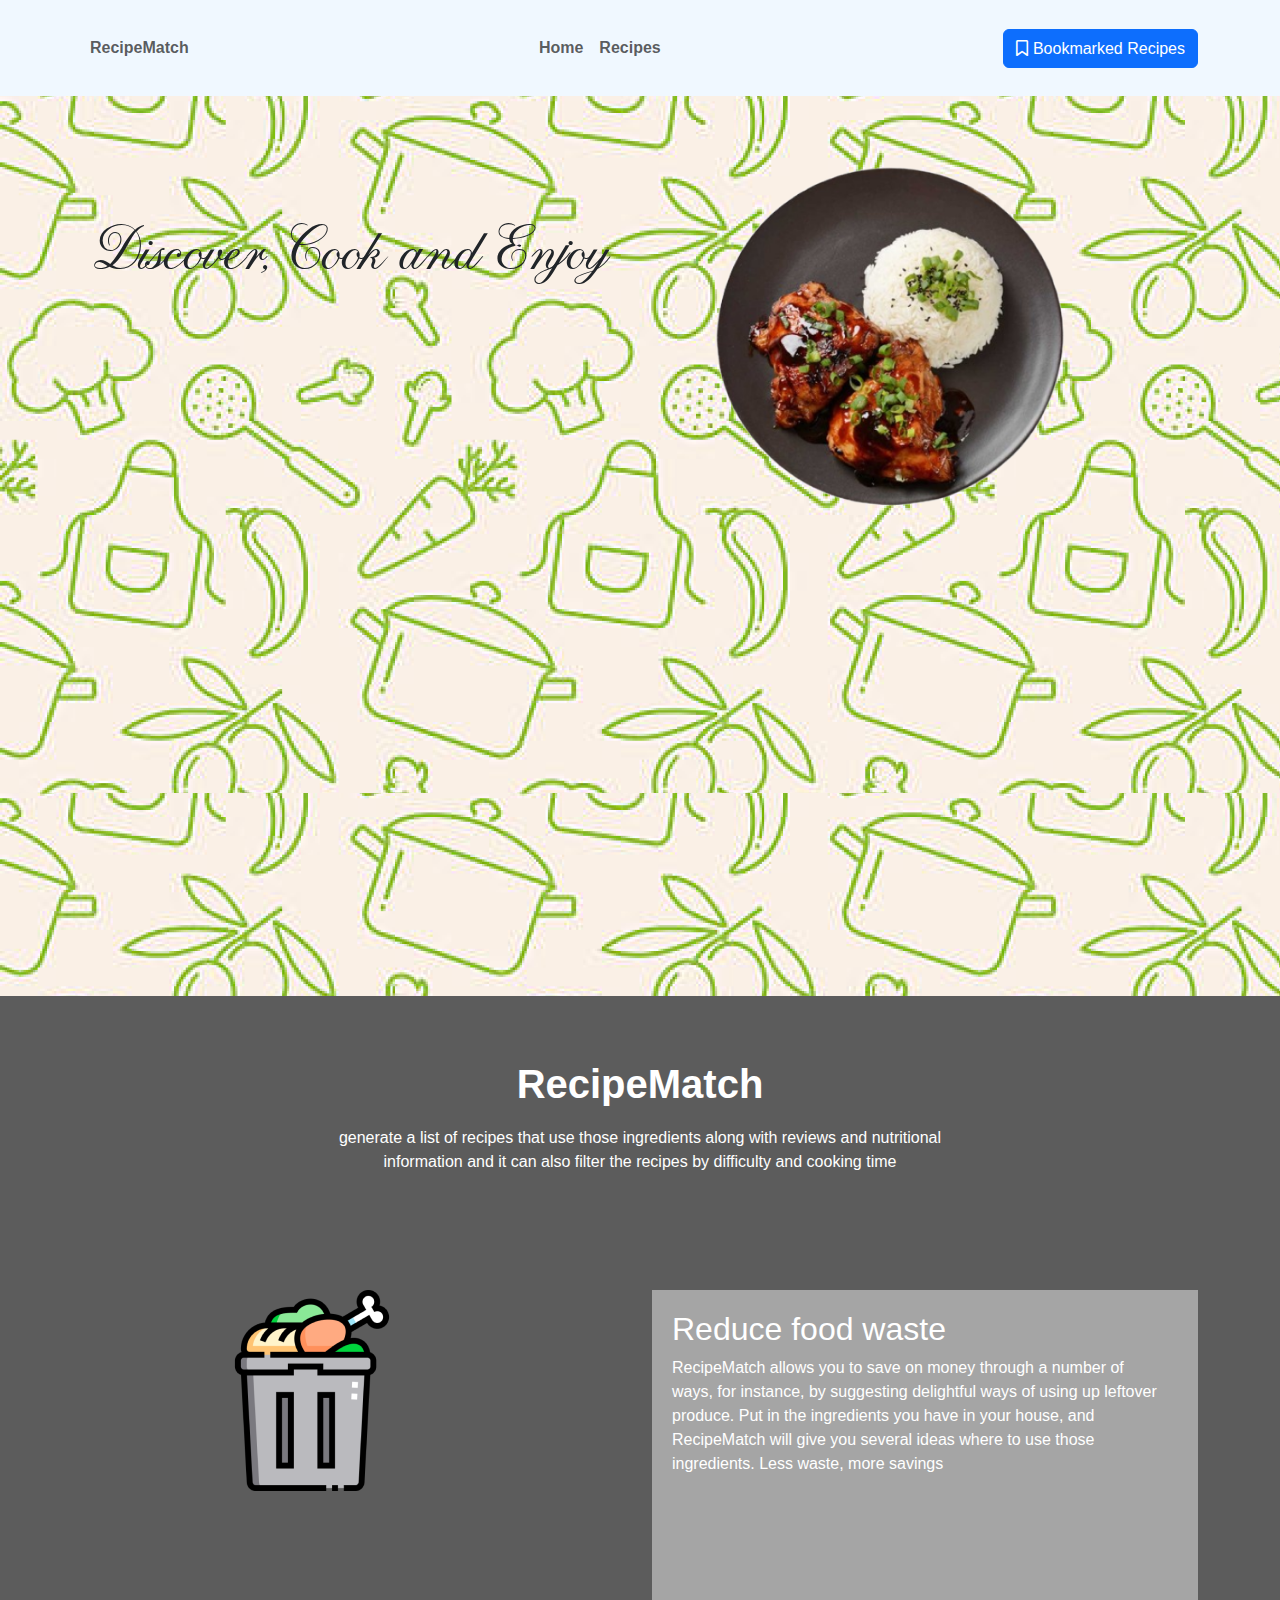
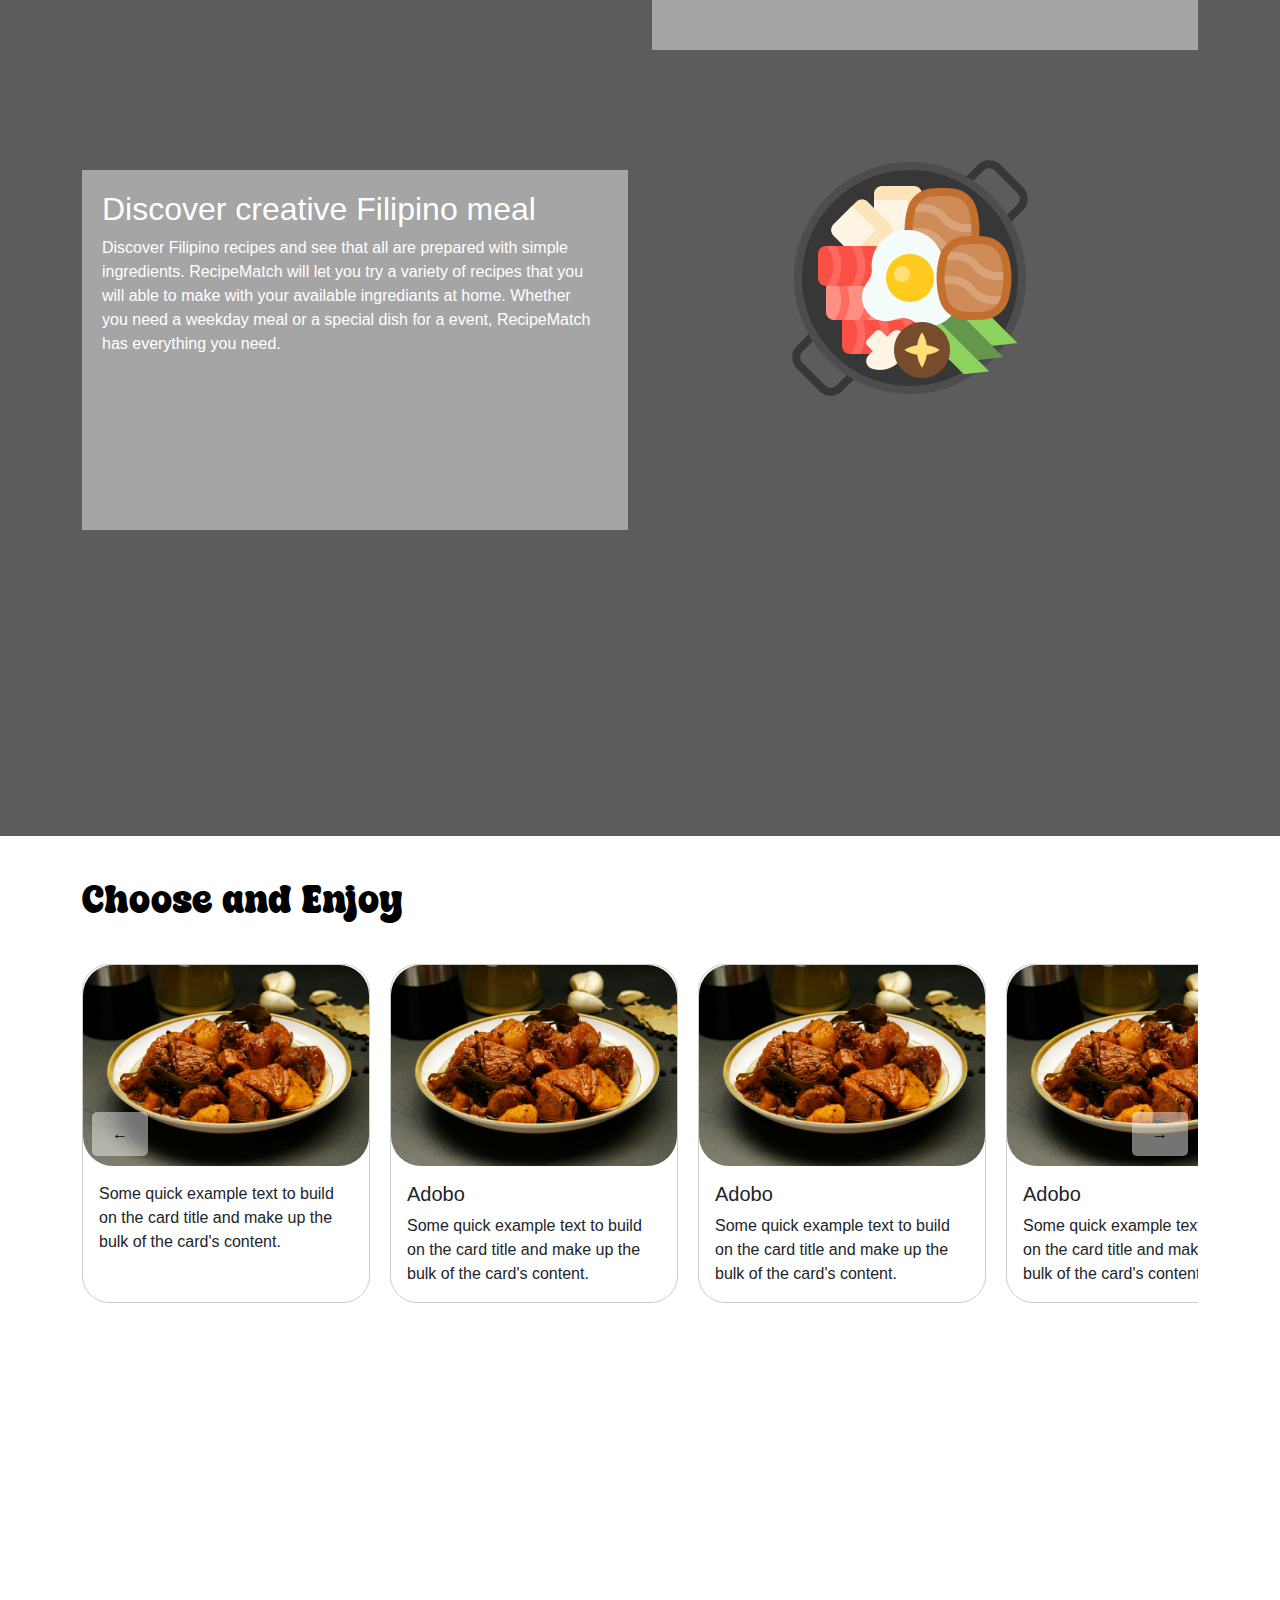
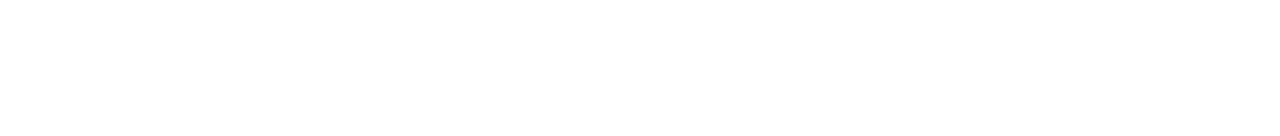
==== index.html @ 763ce932 "RecipeMatch" ====
<!DOCTYPE html>
<html lang="en">
<head>
    <meta charset="UTF-8">
    <meta name="viewport" content="width=device-width, initial-scale=1.0">
    <title>RecipeMatch | Home Page</title>

   
    <link href="https://cdn.jsdelivr.net/npm/bootstrap@5.3.3/dist/css/bootstrap.min.css" rel="stylesheet" integrity="sha384-QWTKZyjpPEjISv5WaRU9OFeRpok6YctnYmDr5pNlyT2bRjXh0JMhjY6hW+ALEwIH" crossorigin="anonymous">
    <link rel="stylesheet" href="https://cdnjs.cloudflare.com/ajax/libs/font-awesome/6.5.1/css/all.min.css">
    <link rel="stylesheet" href="./css/style.css">
</head>
<body>
    <header>
        <nav class="navbar navbar-expand-lg navbar-custom">
            <div class="container">
                <ul class="navbar-nav mr-auto">
                    <li class="nav-item">
                        <a class="nav-link" href="#">RecipeMatch</a>
                    </li>
                </ul>
                <ul class="navbar-nav mx-auto">
                    <li class="nav-item">
                        <a class="nav-link" href="index.html">Home</a>
                    </li>
                    <li class="nav-item">
                        <a class="nav-link" href="recipe.html">Recipes</a>
                    </li>
                </ul>
                <ul class="navbar-nav ml-auto">
                    <li class="nav-item">
                        <a href="bookmark.html"><button class="btn btn-primary bookmark-btn">Bookmarked Recipes</button></a>
                    </li>
                </ul>
            </div>
        </nav>
    </header>
    
    <main>
        <div class="main-content">
            <div class="container">
                <div class="row">
                    <div class="col-lg-6 header-content">
                        <h1>Discover, Cook and Enjoy</h1>
                    </div>
                    <div class="col-lg-6">
                        <img src="assets/adobo.png" alt="">
                    </div>
                </div>
            </div>
        </div>

        <div class="content">
            <div class="container">
                <div class="text-center">
                    <h1 style="padding-top: 4rem; color: white; font-weight: 600;">RecipeMatch</h1>
                    <p style="padding: 0 20% 100px 20%; padding-top: 10px; color: white;" >generate a list of recipes that use those ingredients along with reviews and nutritional information and it can also filter the recipes by difficulty and cooking time</p>
                </div>
                <div class="row">
                    <div class="col-lg-6">
                        <img src="assets/trash.png" class="trash" alt="" srcset="">
                    </div>
                    <div class="col-lg-6">
                        <div class="text-start waste-content">
                            <h2>
                                Reduce food waste
                            </h2>
                            <p>
                                RecipeMatch allows you to save on money through a number of ways, for instance, by suggesting delightful ways of using up leftover produce. Put in the ingredients you have in your house, 
                                and RecipeMatch will give you several ideas where to use those ingredients.
                                 Less waste, more savings
                            </p>
                        </div>
                    </div>

                    <div class="col-lg-6">
                        <div class="text-start discover-content">
                            <h2>
                                Discover creative Filipino meal
                            </h2>
                            <p>
                                Discover Filipino recipes and see that all are prepared with simple ingredients.
                                 RecipeMatch will let you try a variety of recipes that you will able to make with your available ingrediants at home. 
                                 Whether you need a weekday meal or a special dish for a event, RecipeMatch has everything you need.
                            </p>
                        </div>
                    </div>
                    <div class="col-lg-6">
                        <img src="assets/disvocer icon.png" class="discover-icon" alt="" srcset="">
                    </div>
                </div>
            </div>
        </div>

        <div class="container">
            <div class="featured-recipes">
                <div class="recipes-content">
                    <h1 class="headerchoose" style="font-weight: 200; ">Choose and Enjoy</h1>
                    <div class="slider-container">
                        <div class="slider">
                            <div class="card" style="width: 18rem; border-radius: 27px;">
                                <img src="assets/cardadobo.png" class="card-img-top" alt="...">
                                <div class="card-body">
                                  <p class="card-text">Some quick example text to build on the card title and make up the bulk of the card's content.</p>
                                </div>
                            </div>
            
                            <div class="card" style="width: 18rem; border-radius: 27px;">
                                <img src="assets/cardadobo.png" class="card-img-top" alt="...">
                                <div class="card-body">
                                    <h5 class="card-title">Adobo</h5>
                                    <p class="card-text">Some quick example text to build on the card title and make up the bulk of the card's content.</p>
                                </div>
                            </div>
            
                            <div class="card" style="width: 18rem; border-radius: 27px;">
                                <img src="assets/cardadobo.png" class="card-img-top" alt="...">
                                <div class="card-body">
                                    <h5 class="card-title">Adobo</h5>
                                    <p class="card-text">Some quick example text to build on the card title and make up the bulk of the card's content.</p>
                                </div>
                            </div>
            
                            <div class="card" style="width: 18rem; border-radius: 27px;">
                                <img src="assets/cardadobo.png" class="card-img-top" alt="...">
                                <div class="card-body">
                                    <h5 class="card-title">Adobo</h5>
                                    <p class="card-text">Some quick example text to build on the card title and make up the bulk of the card's content.</p>
                                </div>
                            </div>
            
                            <div class="card" style="width: 18rem; border-radius: 27px;">
                                <img src="assets/cardadobo.png" class="card-img-top" alt="...">
                                <div class="card-body">
                                    <h5 class="card-title">Adobo</h5>
                                     <p class="card-text">Some quick example text to build on the card title and make up the bulk of the card's content.</p>
                                </div>
                            </div>
                        </div>
                        <button class="prev-btn"><span>&#8592;</span></button>
                        <button class="next-btn"><span>&#8594;</span></button>
                    </div>
                </div>
            </div>
        </div>       
        
    </main>

    <footer>
        <div class="footer">
            <div class="container">
                <div class="row">
                    
                </div>
            </div>
        </div>
    </footer>
  
    <script>
        const slider = document.querySelector('.slider');
        const prevBtn = document.querySelector('.prev-btn');
        const nextBtn = document.querySelector('.next-btn');
        const cardWidth = document.querySelector('.card').offsetWidth;

    let counter = 0;

    nextBtn.addEventListener('click', () => {
        if (counter < slider.children.length - 1) {
            counter++;
            slider.style.transform = `translateX(${-counter * cardWidth}px)`;
        }
    });

    prevBtn.addEventListener('click', () => {
        if (counter > 0) {
            counter--;
            slider.style.transform = `translateX(${-counter * cardWidth}px)`;
        }
    });
    </script>

    <script src="https://cdn.jsdelivr.net/npm/bootstrap@5.3.3/dist/js/bootstrap.bundle.min.js" integrity="sha384-YvpcrYf0tY3lHB60NNkmXc5s9fDVZLESaAA55NDzOxhy9GkcIdslK1eN7N6jIeHz" crossorigin="anonymous"></script>
</body>
</html>
---- css/style.css ----
*{
    margin: 0%;
    padding: 0%;
    box-sizing: border-box;
    font-family: Arial, Helvetica, sans-serif;
    
}
@font-face {
    font-family: LTPerfume;
    src: url(/fonts/LTPerfume-2.ttf);
}
@font-face{
    font-family: SuperSunday;
    src: url(/fonts/Super\ Sunday\ Personal\ Use.ttf);
}

.navbar {
    
    background-color: #fff; 
    color: black; 
    padding: 10px;
    font-weight: 900;
    align-items: center;
    background-color: aliceblue;
    width: 100%;
    height: 6rem;
}
.bookmark-btn::before {
    content: "\f02e";
    font-family: "Font Awesome 5 Free"; 
    margin-right: 5px;
}
main .header-content h1{
    font-family:'LTPerfume';
    font-size: 60px;
}
main .main-content{
    background-image: url("../assets/recipesbg.png");
    height: 100vh;
}
.main-content img {
    width: 350px;
    margin: 4rem 0px 0px 4rem;
    position: relative;
    z-index: 2;
}

main .main-content .header-content{
    margin-top: 8rem;    
}

main .content{
    background-color: #5C5C5C;
    height: 160vh;
}
main .content .trash{
    padding-left: 130px;
}
main .content .waste-content{
    color: white;
    background-color: rgba(255, 255, 255, 0.452);
    height: 40vh;
    text-align: justify;
    padding: 20px 30px 0 20px ;
    margin-bottom: 100px;
}

main .content .discover-icon{
    padding-left: 130px;
}
main .content .discover-content{
    color: white;
    background-color: rgba(255, 255, 255, 0.452);
    height: 40vh;
    text-align: justify;
    padding: 20px 30px 0 20px ;
    margin-top: 20px;
}
main .recipes-content{
    height: 100vh;
}
main .recipes-content h1{
     padding-top: 40px;
     margin-bottom: 40px;
}
main .recipes-content .row [class^="col-"] {
    margin: 0 px 20px 5px;
}




.slider-container {
    position: relative;
    overflow: hidden;
}

.slider {
    display: flex;
    transition: transform 0.5s ease-in-out;
}
.card {
    flex: 0 0 auto;
    width: 300px; 
    margin-right: 20px;
    background: #fff;
    border: 1px solid #ccc;
    border-radius: 5px;
}
.card:hover {
    cursor: pointer;
    box-shadow: 0 0.5rem 1rem rgba(0, 0, 0, 0.15);
}
main .recipes-content .card img{
    border-radius: 30px;
}
.recipes-content .headerchoose{
    color: black;
    font-family: 'SuperSunday';
}
.prev-btn,
.next-btn {
    position: absolute;
    top: 50%;
    transform: translateY(-50%);
    background-color: rgba(255, 255, 255, 0.452);
    color: rgb(7, 5, 5);
    border: none;
    padding: 10px 20px;
    border-radius: 5px;
    cursor: pointer;
}

.prev-btn {
    left: 10px;
}

.next-btn {
    right: 10px;
}
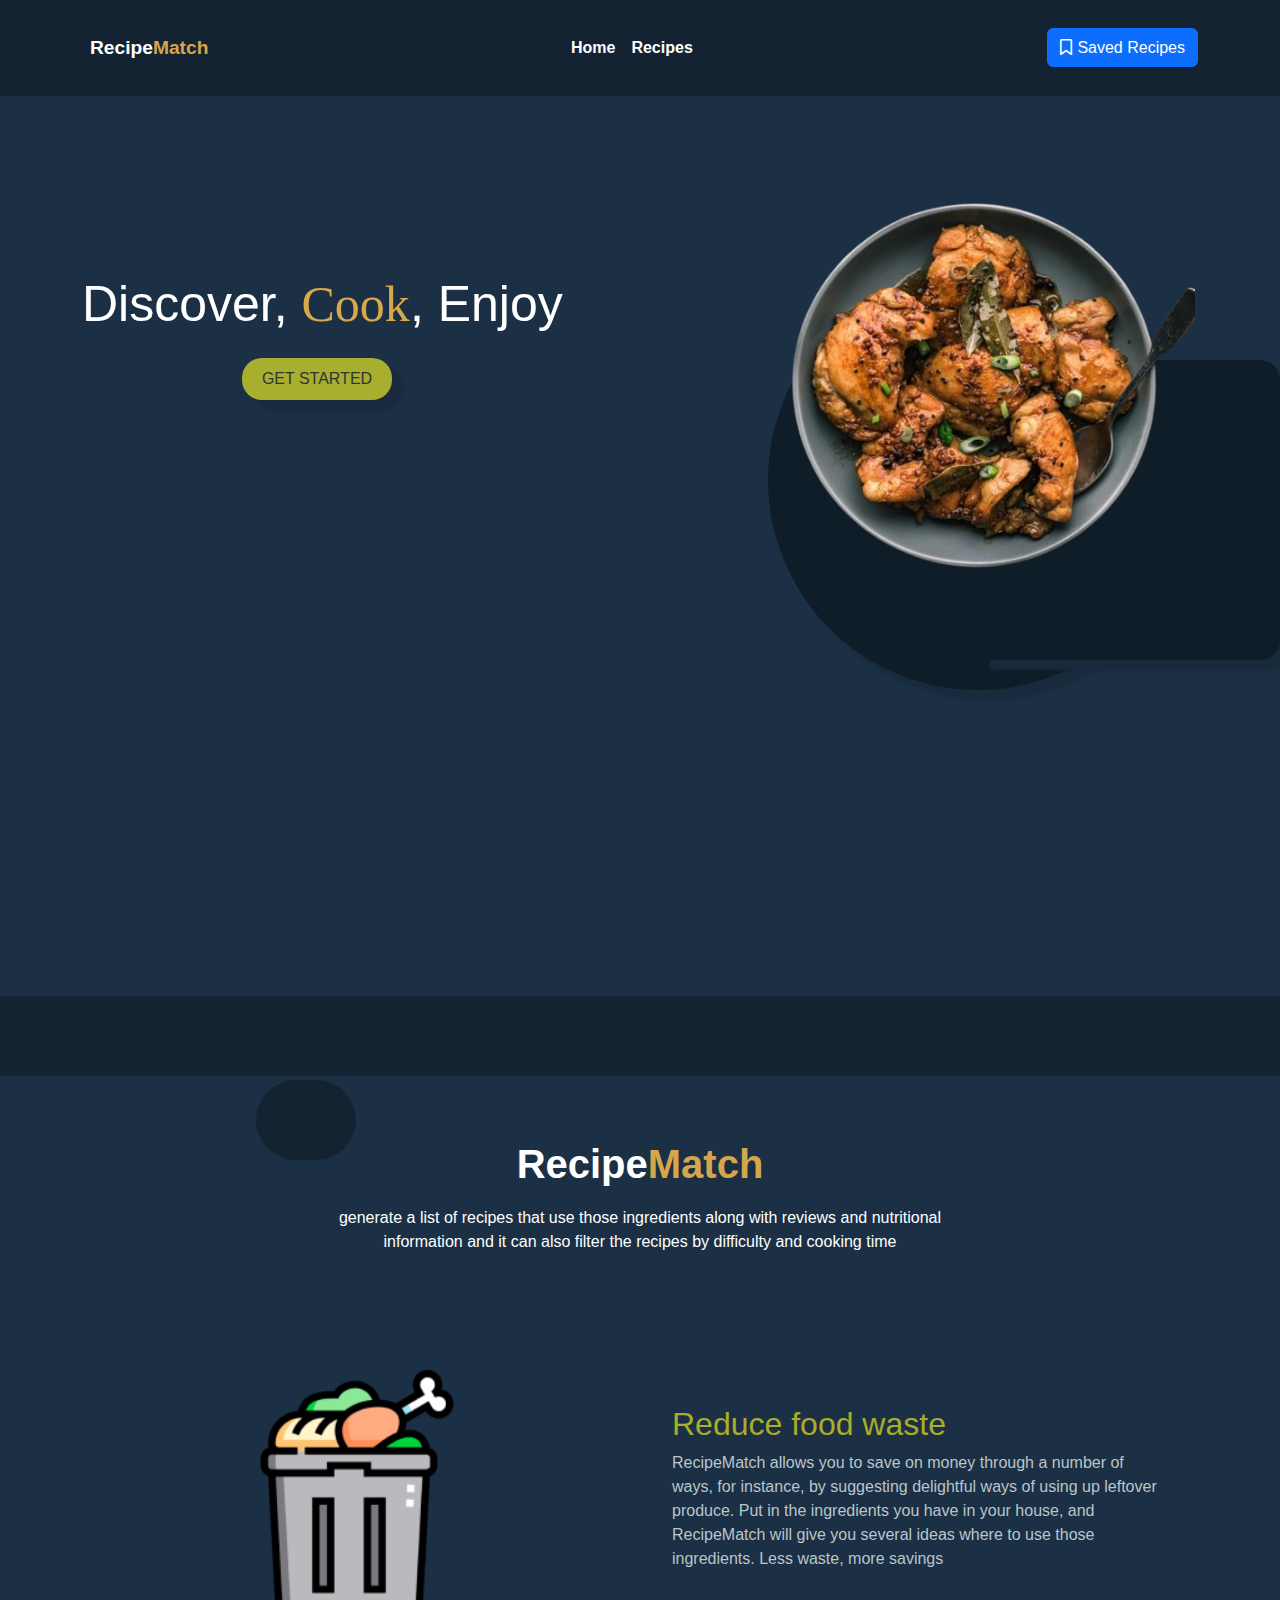
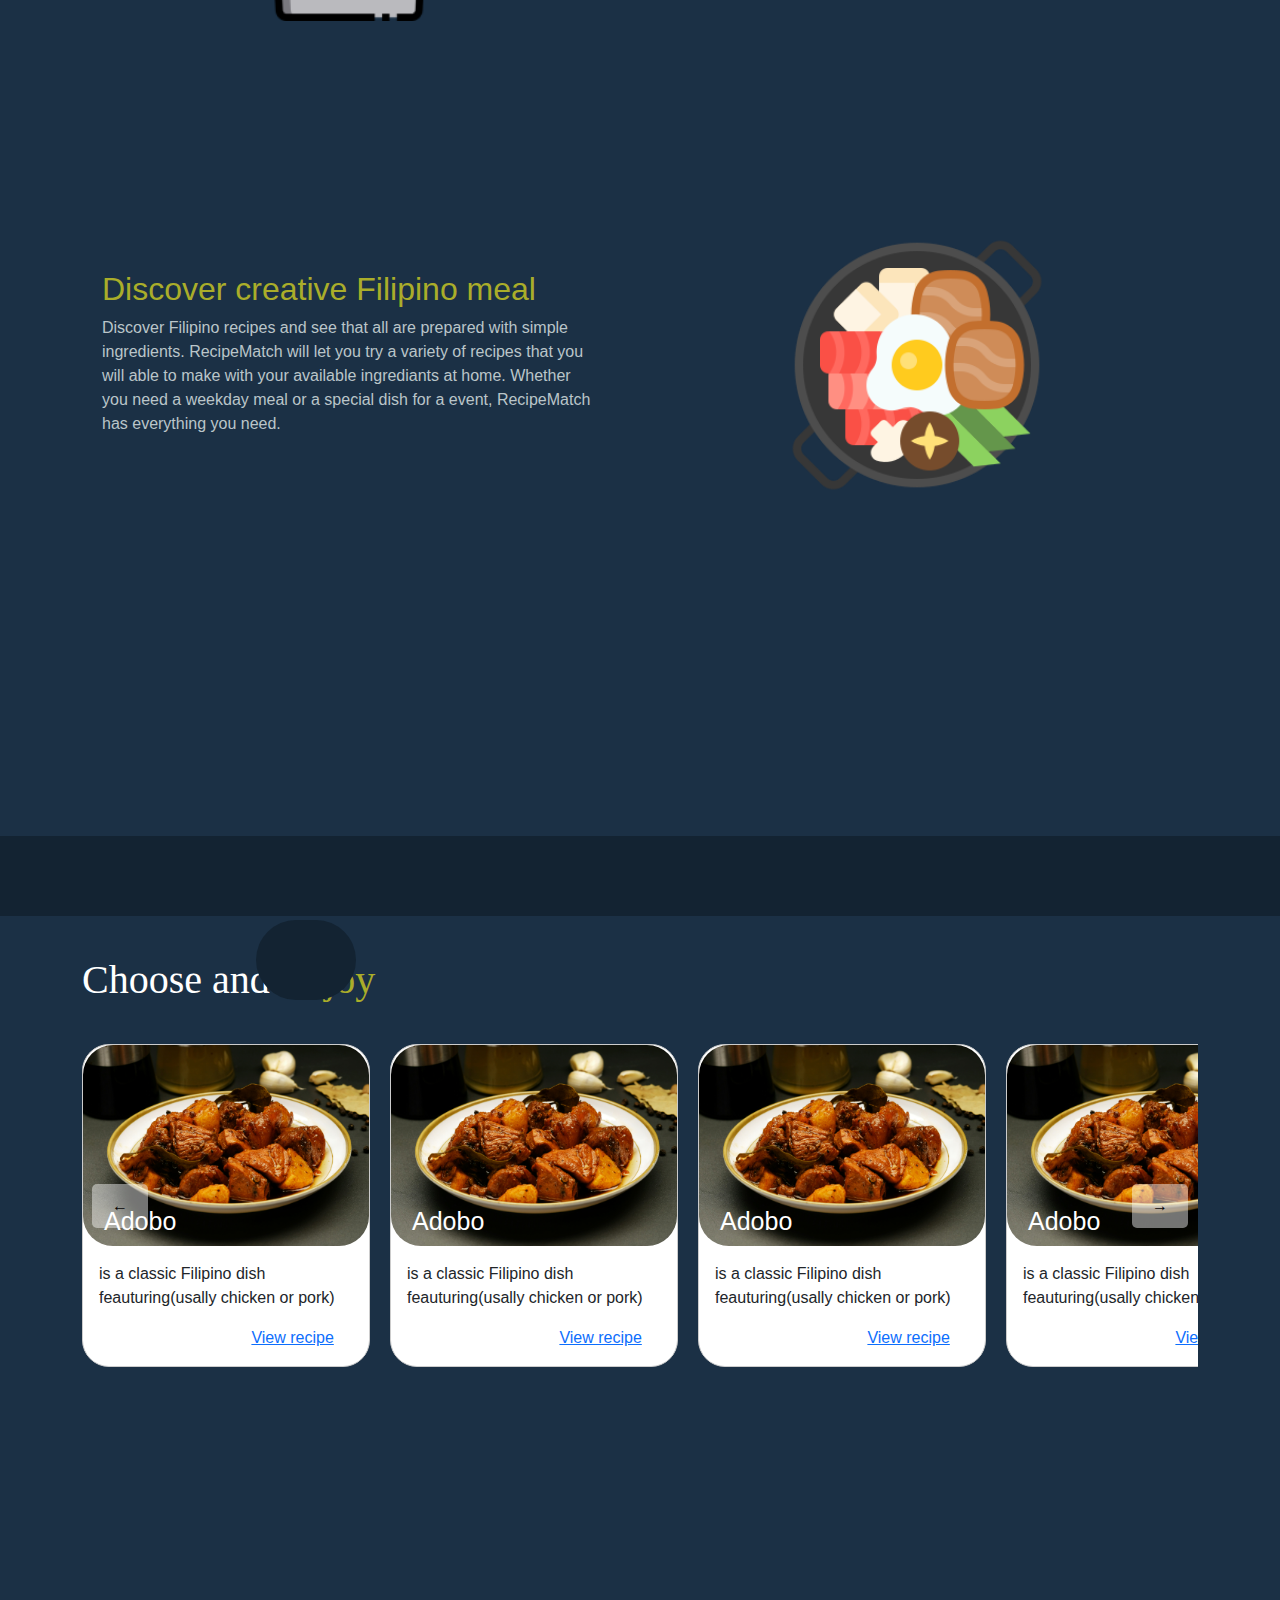
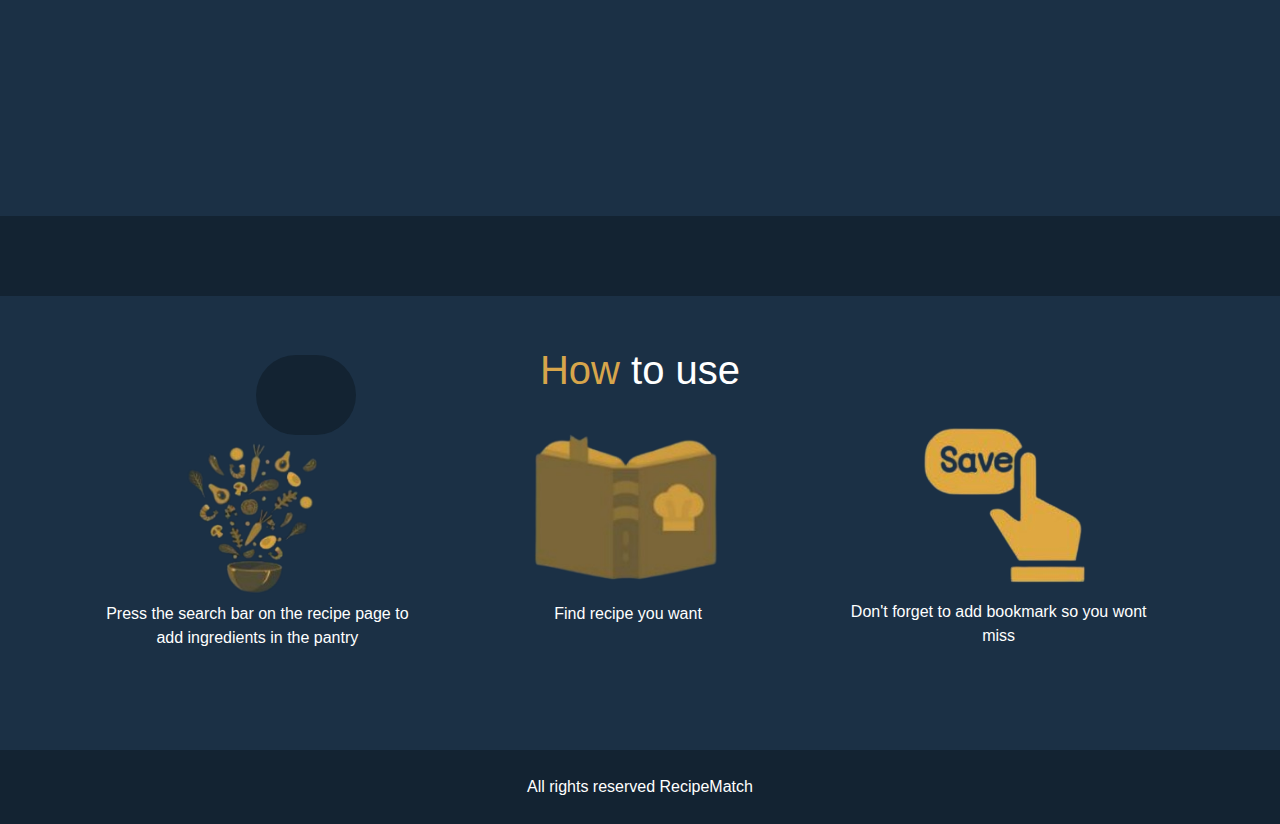
==== commit 5d84f163: "Recipes match updated" ====
--- a/index.html
+++ b/index.html
@@ -16,7 +16,7 @@
             <div class="container">
                 <ul class="navbar-nav mr-auto">
                     <li class="nav-item">
-                        <a class="nav-link" href="#">RecipeMatch</a>
+                        <a class="nav-link" href="#" style="font-size: larger;">Recipe<span style="color: #d7a54b;">Match</span></a>
                     </li>
                 </ul>
                 <ul class="navbar-nav mx-auto">
@@ -29,7 +29,7 @@
                 </ul>
                 <ul class="navbar-nav ml-auto">
                     <li class="nav-item">
-                        <a href="bookmark.html"><button class="btn btn-primary bookmark-btn">Bookmarked Recipes</button></a>
+                        <a href="bookmark.html"><button class="btn btn-primary bookmark-btn">Saved Recipes</button></a>
                     </li>
                 </ul>
             </div>
@@ -41,19 +41,25 @@
             <div class="container">
                 <div class="row">
                     <div class="col-lg-6 header-content">
-                        <h1>Discover, Cook and Enjoy</h1>
-                    </div>
-                    <div class="col-lg-6">
-                        <img src="assets/adobo.png" alt="">
+                        <h1>Discover, <span class="cook">Cook</span>, Enjoy</h1>
+                        <button class="btn-start">GET STARTED</button>
+                    </div>
+
+                    <div class="col-lg-6">
+                        <div class="circle"></div>
+                        <div class="circle1"></div>
+                        <img src="assets/adobo 1.png" alt="" class="main-img">
                     </div>
                 </div>
             </div>
         </div>
 
         <div class="content">
+            <div class="box"></div>
+            <div class="box2"></div>
             <div class="container">
                 <div class="text-center">
-                    <h1 style="padding-top: 4rem; color: white; font-weight: 600;">RecipeMatch</h1>
+                    <h1 style="padding-top: 4rem; color: white; font-weight: 600;">Recipe<span style="color: #d7a54b;">Match</span></h1>
                     <p style="padding: 0 20% 100px 20%; padding-top: 10px; color: white;" >generate a list of recipes that use those ingredients along with reviews and nutritional information and it can also filter the recipes by difficulty and cooking time</p>
                 </div>
                 <div class="row">
@@ -62,20 +68,20 @@
                     </div>
                     <div class="col-lg-6">
                         <div class="text-start waste-content">
-                            <h2>
+                            <h2 style="color: #aaad2a;">
                                 Reduce food waste
                             </h2>
                             <p>
                                 RecipeMatch allows you to save on money through a number of ways, for instance, by suggesting delightful ways of using up leftover produce. Put in the ingredients you have in your house, 
                                 and RecipeMatch will give you several ideas where to use those ingredients.
-                                 Less waste, more savings
+                                Less waste, more savings
                             </p>
                         </div>
                     </div>
 
                     <div class="col-lg-6">
                         <div class="text-start discover-content">
-                            <h2>
+                            <h2 style="color: #aaad2a;">
                                 Discover creative Filipino meal
                             </h2>
                             <p>
@@ -92,49 +98,65 @@
             </div>
         </div>
 
+
+        <!-- Chooses recipes -->
+
+        <div class="box3"></div>
+        <div class="box4"></div>
         <div class="container">
             <div class="featured-recipes">
                 <div class="recipes-content">
-                    <h1 class="headerchoose" style="font-weight: 200; ">Choose and Enjoy</h1>
+                    <h1 class="headerchoose" style="font-weight: 200; ">Choose and <span style="color:#aaad2a; font-family: 'Franklin Gothic Medium';">Enjoy</span></h1>
                     <div class="slider-container">
                         <div class="slider">
                             <div class="card" style="width: 18rem; border-radius: 27px;">
                                 <img src="assets/cardadobo.png" class="card-img-top" alt="...">
-                                <div class="card-body">
-                                  <p class="card-text">Some quick example text to build on the card title and make up the bulk of the card's content.</p>
-                                </div>
-                            </div>
-            
-                            <div class="card" style="width: 18rem; border-radius: 27px;">
-                                <img src="assets/cardadobo.png" class="card-img-top" alt="...">
-                                <div class="card-body">
-                                    <h5 class="card-title">Adobo</h5>
-                                    <p class="card-text">Some quick example text to build on the card title and make up the bulk of the card's content.</p>
-                                </div>
-                            </div>
-            
-                            <div class="card" style="width: 18rem; border-radius: 27px;">
-                                <img src="assets/cardadobo.png" class="card-img-top" alt="...">
-                                <div class="card-body">
-                                    <h5 class="card-title">Adobo</h5>
-                                    <p class="card-text">Some quick example text to build on the card title and make up the bulk of the card's content.</p>
-                                </div>
-                            </div>
-            
-                            <div class="card" style="width: 18rem; border-radius: 27px;">
-                                <img src="assets/cardadobo.png" class="card-img-top" alt="...">
-                                <div class="card-body">
-                                    <h5 class="card-title">Adobo</h5>
-                                    <p class="card-text">Some quick example text to build on the card title and make up the bulk of the card's content.</p>
-                                </div>
-                            </div>
-            
-                            <div class="card" style="width: 18rem; border-radius: 27px;">
-                                <img src="assets/cardadobo.png" class="card-img-top" alt="...">
-                                <div class="card-body">
-                                    <h5 class="card-title">Adobo</h5>
-                                     <p class="card-text">Some quick example text to build on the card title and make up the bulk of the card's content.</p>
-                                </div>
+                                <div class="text-overlay">Adobo</div>
+                                <div class="card-body">
+                                  <p class="card-text">is a classic Filipino dish feauturing(usally chicken or pork)</p>
+                                  <a href="" style="padding-left: 60%;">View recipe</a>
+                                </div>
+                              
+                            </div>
+            
+                            <div class="card" style="width: 18rem; border-radius: 27px;">
+                                <img src="assets/cardadobo.png" class="card-img-top" alt="...">
+                                <div class="text-overlay">Adobo</div>
+                                <div class="card-body">
+                                  <p class="card-text">is a classic Filipino dish feauturing(usally chicken or pork)</p>
+                                  <a href="" style="padding-left: 60%;">View recipe</a>
+                                </div>
+                              
+                            </div>
+            
+                            <div class="card" style="width: 18rem; border-radius: 27px;">
+                                <img src="assets/cardadobo.png" class="card-img-top" alt="...">
+                                <div class="text-overlay">Adobo</div>
+                                <div class="card-body">
+                                  <p class="card-text">is a classic Filipino dish feauturing(usally chicken or pork)</p>
+                                  <a href="" style="padding-left: 60%;">View recipe</a>
+                                </div>
+                              
+                            </div>
+            
+                            <div class="card" style="width: 18rem; border-radius: 27px;">
+                                <img src="assets/cardadobo.png" class="card-img-top" alt="...">
+                                <div class="text-overlay">Adobo</div>
+                                <div class="card-body">
+                                  <p class="card-text">is a classic Filipino dish feauturing(usally chicken or pork)</p>
+                                  <a href="" style="padding-left: 60%;">View recipe</a>
+                                </div>
+                              
+                            </div>
+            
+                            <div class="card" style="width: 18rem; border-radius: 27px;">
+                                <img src="assets/cardadobo.png" class="card-img-top" alt="...">
+                                <div class="text-overlay">Adobo</div>
+                                <div class="card-body">
+                                  <p class="card-text">is a classic Filipino dish feauturing(usally chicken or pork)</p>
+                                  <a href="" style="padding-left: 60%;">View recipe</a>
+                                </div>
+                              
                             </div>
                         </div>
                         <button class="prev-btn"><span>&#8592;</span></button>
@@ -143,17 +165,42 @@
                 </div>
             </div>
         </div>       
-        
+
+        <div class="box3"></div>
+        <div class="box5"></div>
+        <div class="container">
+            <div class="how-to-use">
+                <h1 style="text-align: center; font-family: 'Franklin Gothic Medium', 'Arial Narrow', Arial, sans-serif; color: white; padding-top: 50px;"><span style="color: #d7a54b;">How</span> to use</h1>
+                <div class="container">
+                    <div class="tutorial-img">
+                        <div class="row">
+                            <div class="col-lg-4">
+                                <div class="image-wrapper">
+                                    <img src="assets/tut1.png" alt="">
+                                </div>                 
+                                <p>Press the search bar on the recipe page to add ingredients in the pantry</p>
+                            </div>
+                            <div class="col-lg-4">
+                                <div class="image-wrapper">
+                                    <img src="assets/tut2.png" alt="">
+                                </div>                   
+                                <p>Find recipe you want</p>
+                            </div>
+                            <div class="col-lg-4">
+                                <div class="image-wrapper">
+                                    <img src="assets/tut3.png" alt="">
+                                </div>
+                                <p>Don't forget to add bookmark so you wont miss</p>
+                            </div>
+                        </div>
+                    </div>          
+                </div>
+            </div>
+        </div>
     </main>
 
     <footer>
-        <div class="footer">
-            <div class="container">
-                <div class="row">
-                    
-                </div>
-            </div>
-        </div>
+        <p>All rights reserved RecipeMatch</p>
     </footer>
   
     <script>
--- a/css/style.css
+++ b/css/style.css
@@ -13,17 +13,20 @@
     font-family: SuperSunday;
     src: url(/fonts/Super\ Sunday\ Personal\ Use.ttf);
 }
-
+body{
+    background-color: #1b3045;
+}
 .navbar {
-    
-    background-color: #fff; 
-    color: black; 
+    background-color: #132332; 
+   
     padding: 10px;
     font-weight: 900;
     align-items: center;
-    background-color: aliceblue;
     width: 100%;
     height: 6rem;
+}
+nav .nav-link{
+    color: white; 
 }
 .bookmark-btn::before {
     content: "\f02e";
@@ -31,51 +34,125 @@
     margin-right: 5px;
 }
 main .header-content h1{
-    font-family:'LTPerfume';
-    font-size: 60px;
+    font-family:'Franklin Gothic Medium', 'Arial Narrow', Arial, sans-serif;
+    padding-top: 50px;
+    font-size: 50px;
+    color: white;
 }
 main .main-content{
-    background-image: url("../assets/recipesbg.png");
     height: 100vh;
 }
+
+main .header-content .btn-start{
+    font-family:'Franklin Gothic Medium', 'Arial Narrow', Arial, sans-serif;
+    background-color: #a8af2e;
+    width: 150px;
+    padding: 9px;
+    border-radius: 20px;
+    border: none;
+    color: #2b3537;
+    box-shadow: 10px 10px 5px #192a3c;
+    margin: 1rem 0 0 10rem;
+}
 .main-content img {
-    width: 350px;
-    margin: 4rem 0px 0px 4rem;
+    width: 450px;
+    margin: 4rem 0rem 0rem 5.8rem;
+    
     position: relative;
     z-index: 2;
 }
 
+.main-content .circle{
+    padding: 210px;
+    background-color: #0f1d28;
+    position: absolute;
+    top: 30%;
+    left: 60%;
+    border-radius: 50%;
+    box-shadow: 10px 10px 3px #192a3c;
+}
+.main-content .circle1{
+    padding: 150px;
+    background-color: #0f1d28;
+    position: absolute;
+    top: 40%;
+    right: 0;
+    border-radius: 10px 20px 20px 0;
+    box-shadow: 10px 10px 3px #192a3c;
+}
+
+.main-content .cook{
+    font-family: 'Franklin Gothic Medium';
+    color: #d7a94a;
+}
+
 main .main-content .header-content{
     margin-top: 8rem;    
 }
-
+                /* Homepage content */
 main .content{
-    background-color: #5C5C5C;
+    background-color: #1b3045;
     height: 160vh;
 }
+main .content .box{
+    width: 100%;
+    padding: 40px;
+    background-color: #132332;
+}
+main .content .box2{
+    position: absolute;
+    top: 120%;
+    left: 20%;
+    width: 100px;
+    padding: 40px;
+    background-color: #132332;
+    border-radius: 50px;
+}
+
 main .content .trash{
-    padding-left: 130px;
+    padding-left: 150px;
+    width: 400px;
 }
 main .content .waste-content{
-    color: white;
-    background-color: rgba(255, 255, 255, 0.452);
+    color: #bac5c9;
     height: 40vh;
     text-align: justify;
-    padding: 20px 30px 0 20px ;
+    padding: 35px 30px 0 20px ;
     margin-bottom: 100px;
 }
+
+
 
 main .content .discover-icon{
     padding-left: 130px;
+    width: 400px;
 }
 main .content .discover-content{
-    color: white;
-    background-color: rgba(255, 255, 255, 0.452);
+    color: #bac5c9;
     height: 40vh;
     text-align: justify;
     padding: 20px 30px 0 20px ;
     margin-top: 20px;
 }
+
+
+/* RECIPES CONTENT */
+
+main .box3{
+    width: 100%;
+    padding: 40px;
+    background-color: #132332;
+}
+main .box4{
+    position: absolute;
+    top: 280%;
+    left: 20%;
+    width: 100px;
+    padding: 40px;
+    background-color: #132332;
+    border-radius: 50px;
+}
+
 main .recipes-content{
     height: 100vh;
 }
@@ -84,10 +161,8 @@
      margin-bottom: 40px;
 }
 main .recipes-content .row [class^="col-"] {
-    margin: 0 px 20px 5px;
-}
-
-
+    margin: 0 0px 20px 5px;
+}
 
 
 .slider-container {
@@ -99,6 +174,7 @@
     display: flex;
     transition: transform 0.5s ease-in-out;
 }
+
 .card {
     flex: 0 0 auto;
     width: 300px; 
@@ -111,12 +187,26 @@
     cursor: pointer;
     box-shadow: 0 0.5rem 1rem rgba(0, 0, 0, 0.15);
 }
+
+.text-overlay {
+    position: absolute;
+    top: 55%;
+    left: 20%; 
+    transform: translate(-50%, -50%);
+    color: white;
+  
+    padding: 7px; 
+    border-radius: 5px; 
+    font-size: 25px;
+    text-align: center;
+}
+
 main .recipes-content .card img{
     border-radius: 30px;
 }
 .recipes-content .headerchoose{
-    color: black;
-    font-family: 'SuperSunday';
+    color: white;
+    font-family: 'Franklin Gothic Medium';
 }
 .prev-btn,
 .next-btn {
@@ -138,3 +228,62 @@
 .next-btn {
     right: 10px;
 }
+
+main .box5{
+    position: absolute;
+    top: 395%;
+    left: 20%;
+    width: 100px;
+    padding: 40px;
+    background-color: #132332;
+    border-radius: 50px;
+}
+
+.how-to-use .row{
+    display: flex;
+    justify-content: center;
+    width: 100%;
+    gap: 20px; 
+
+}
+.how-to-use .row .col-lg-4 {
+    flex: 1;
+    display: flex;
+    flex-direction: column;
+    align-items: center;
+    text-align: center;
+}
+.image-wrapper {
+    width: 100%;
+    max-width: 300px;
+    max-height: 200px;
+    display: flex;
+    align-items: center;
+    justify-content: center;
+    overflow: hidden; 
+}
+
+.image-wrapper img {
+    max-width: 100%;
+    max-height: 100%;
+    object-fit: contain;    
+}
+
+.tutorial-img p{
+    color: white;
+    margin-bottom: 100px;
+}
+
+footer {
+    background-color: #132332;
+    color: #fff;
+    text-align: center;
+    padding: 10px 0;
+    width: 100%;
+    margin-top: auto;
+}
+
+footer p {
+    margin: 0;
+    padding: 15px;
+}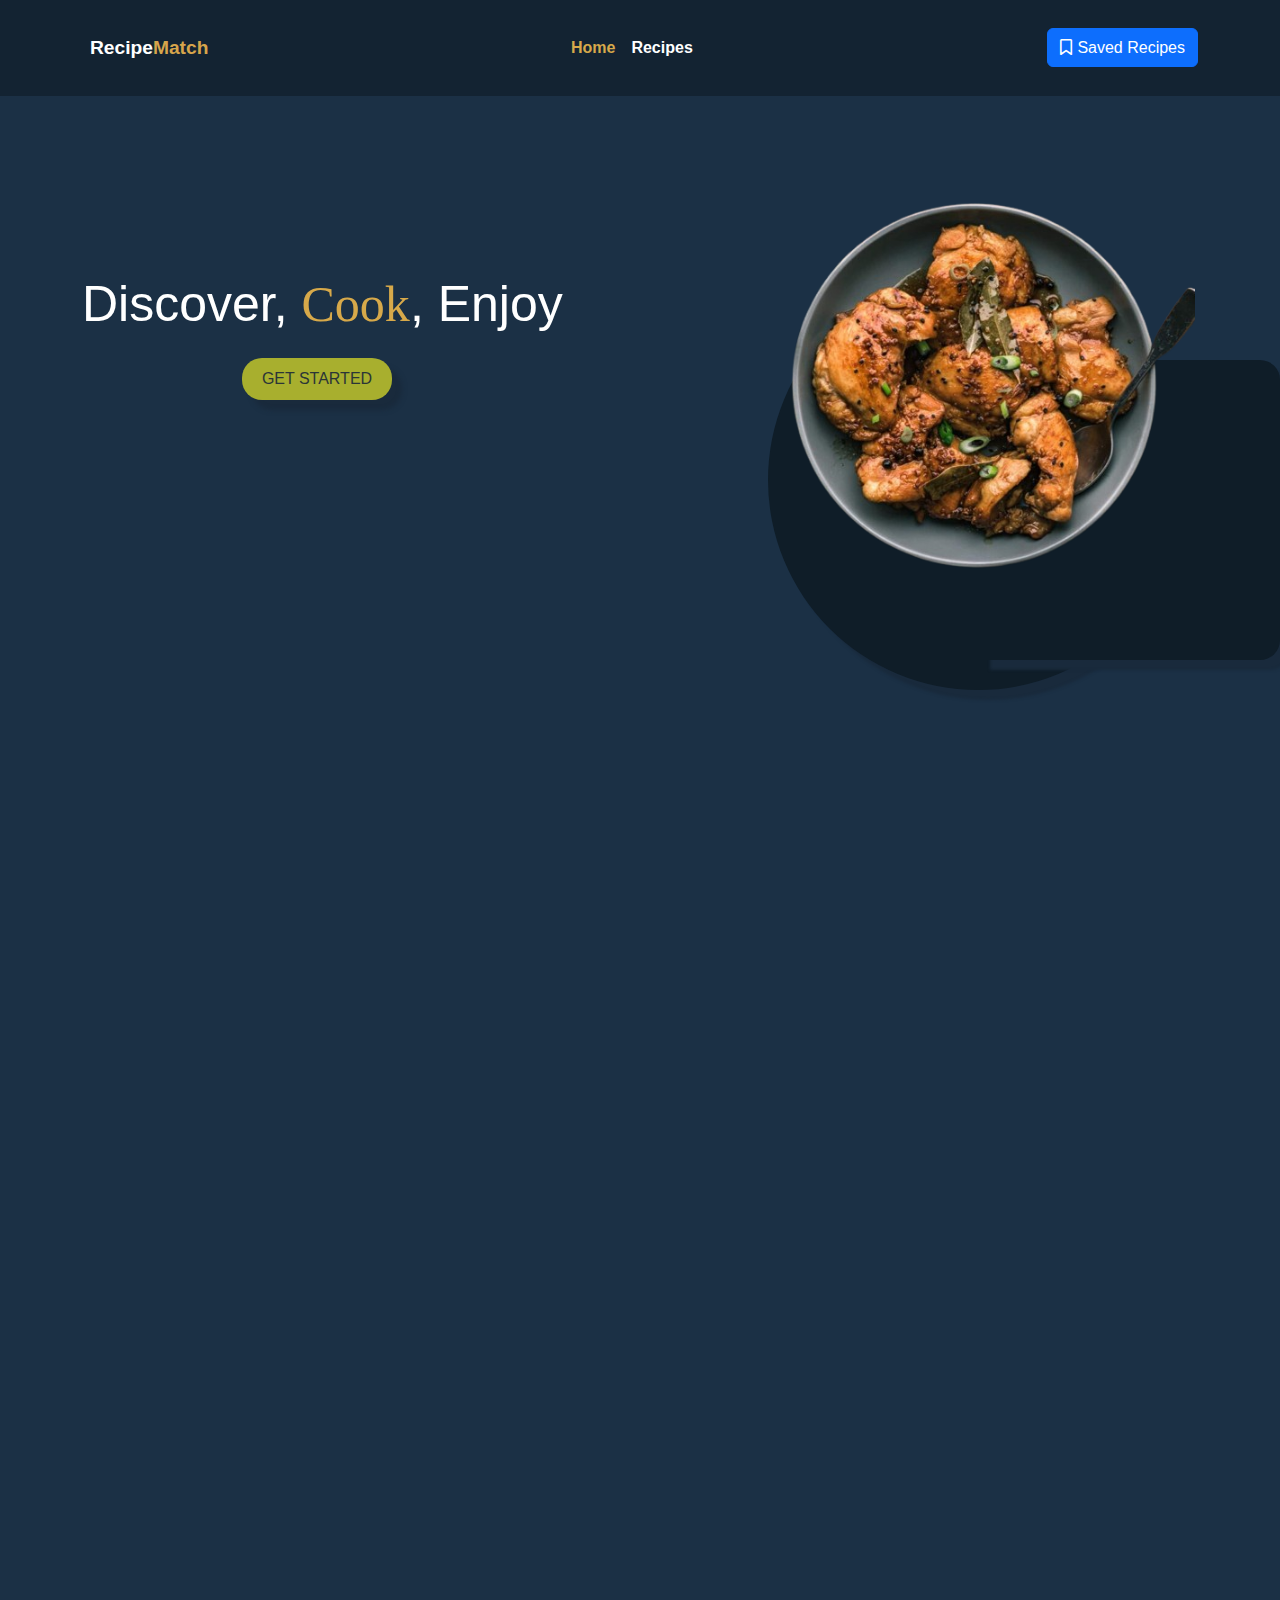
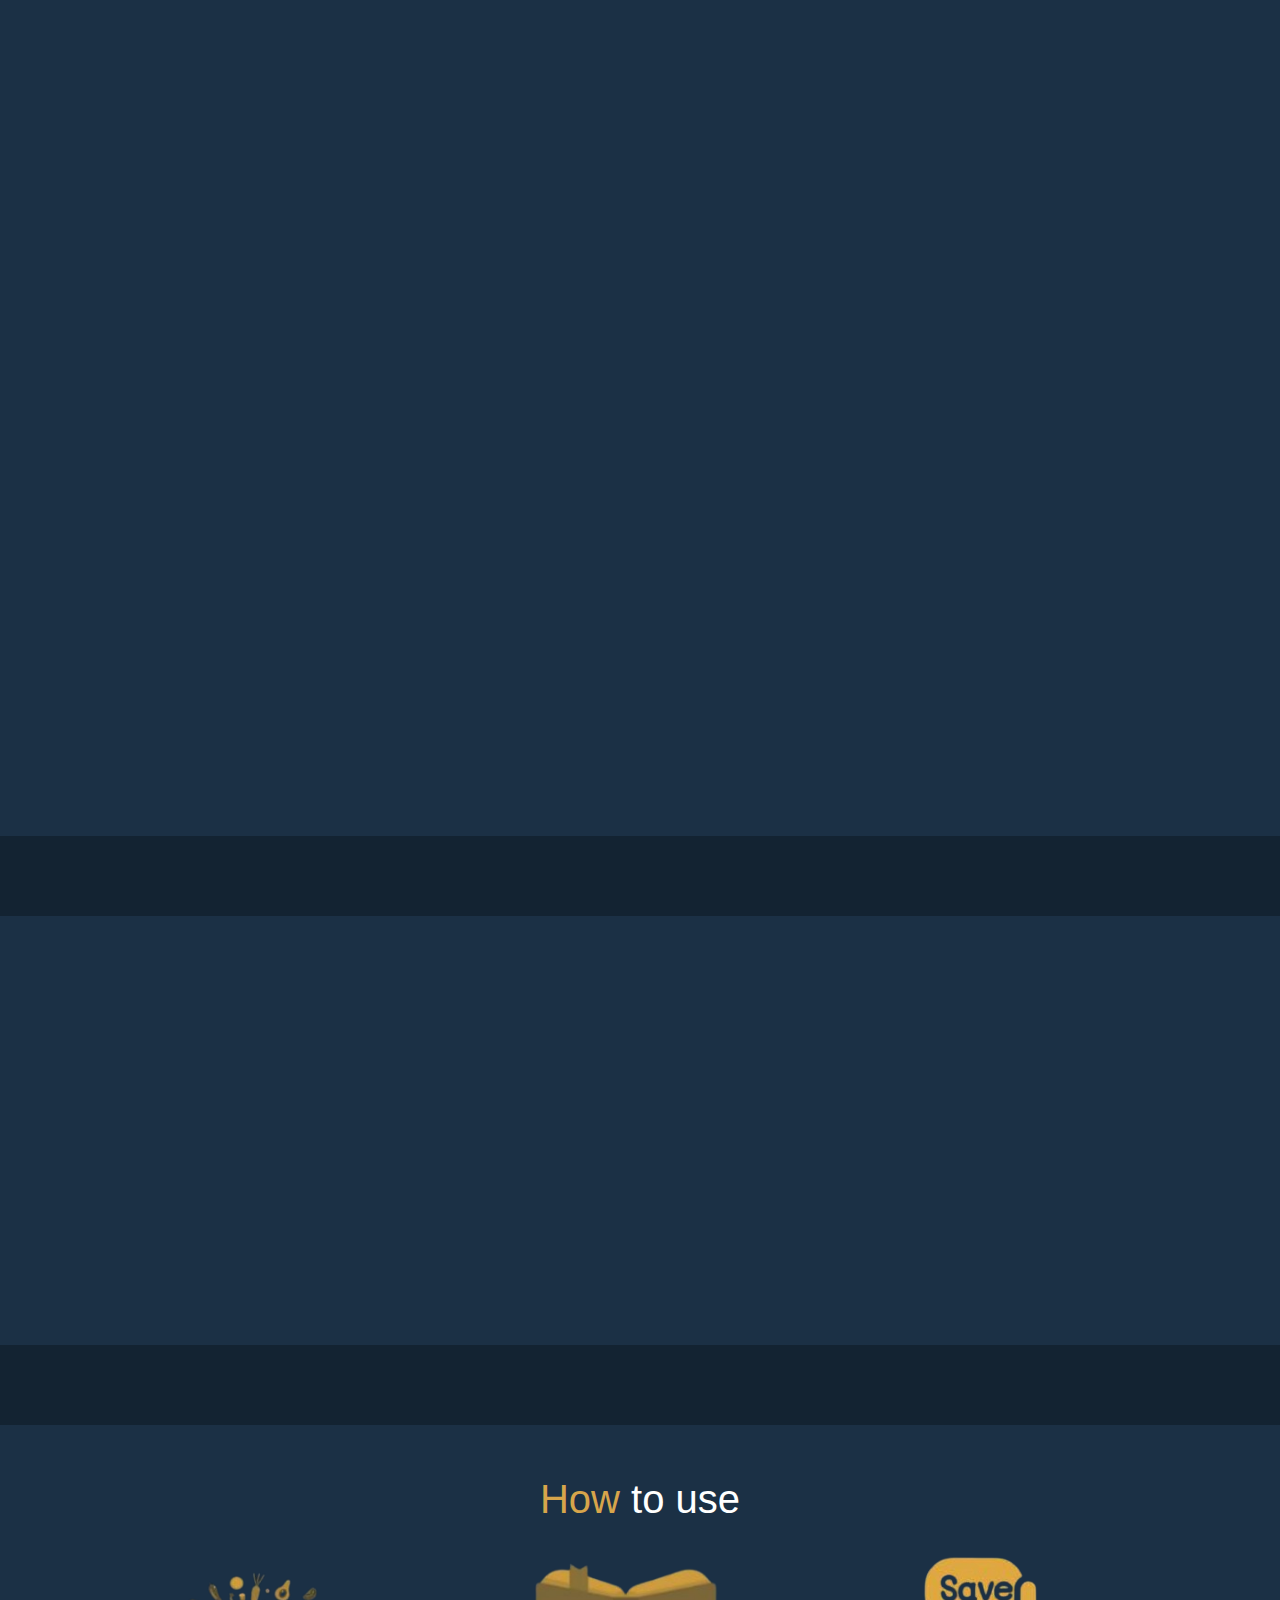
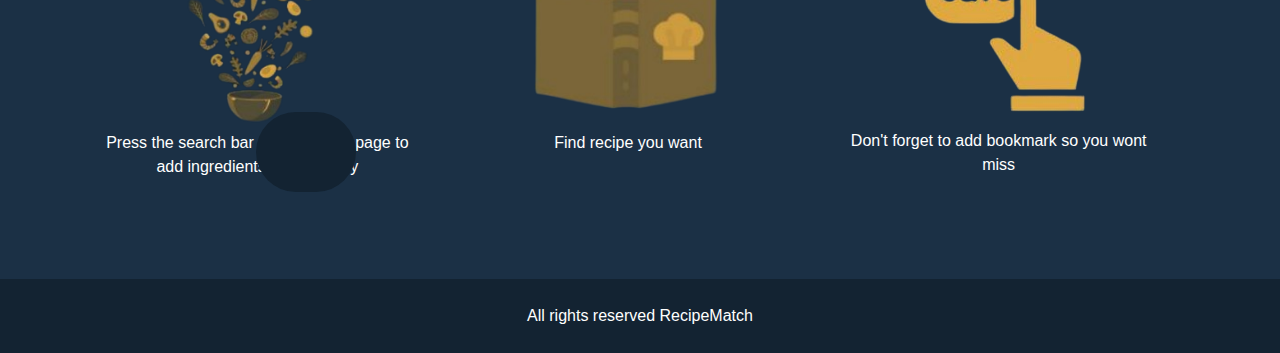
==== commit a05c5057: "k" ====
--- a/index.html
+++ b/index.html
@@ -21,7 +21,7 @@
                 </ul>
                 <ul class="navbar-nav mx-auto">
                     <li class="nav-item">
-                        <a class="nav-link" href="index.html">Home</a>
+                        <a class="nav-link active-link" href="index.html">Home</a>
                     </li>
                     <li class="nav-item">
                         <a class="nav-link" href="recipe.html">Recipes</a>
@@ -54,56 +54,59 @@
             </div>
         </div>
 
-        <div class="content">
-            <div class="box"></div>
-            <div class="box2"></div>
-            <div class="container">
-                <div class="text-center">
-                    <h1 style="padding-top: 4rem; color: white; font-weight: 600;">Recipe<span style="color: #d7a54b;">Match</span></h1>
-                    <p style="padding: 0 20% 100px 20%; padding-top: 10px; color: white;" >generate a list of recipes that use those ingredients along with reviews and nutritional information and it can also filter the recipes by difficulty and cooking time</p>
-                </div>
-                <div class="row">
-                    <div class="col-lg-6">
-                        <img src="assets/trash.png" class="trash" alt="" srcset="">
-                    </div>
-                    <div class="col-lg-6">
-                        <div class="text-start waste-content">
-                            <h2 style="color: #aaad2a;">
-                                Reduce food waste
-                            </h2>
-                            <p>
-                                RecipeMatch allows you to save on money through a number of ways, for instance, by suggesting delightful ways of using up leftover produce. Put in the ingredients you have in your house, 
-                                and RecipeMatch will give you several ideas where to use those ingredients.
-                                Less waste, more savings
-                            </p>
-                        </div>
-                    </div>
-
-                    <div class="col-lg-6">
-                        <div class="text-start discover-content">
-                            <h2 style="color: #aaad2a;">
-                                Discover creative Filipino meal
-                            </h2>
-                            <p>
-                                Discover Filipino recipes and see that all are prepared with simple ingredients.
-                                 RecipeMatch will let you try a variety of recipes that you will able to make with your available ingrediants at home. 
-                                 Whether you need a weekday meal or a special dish for a event, RecipeMatch has everything you need.
-                            </p>
-                        </div>
-                    </div>
-                    <div class="col-lg-6">
-                        <img src="assets/disvocer icon.png" class="discover-icon" alt="" srcset="">
-                    </div>
-                </div>
-            </div>
-        </div>
+        <section class="hidden">
+            <div class="content">
+                <div class="box"></div>
+                <div class="box2"></div>
+                <div class="container">
+                    <div class="text-center">
+                        <h1 style="padding-top: 4rem; color: white; font-weight: 600;">Recipe<span style="color: #d7a54b;">Match</span></h1>
+                        <p style="padding: 0 20% 100px 20%; padding-top: 10px; color: white;" >generate a list of recipes that use those ingredients along with reviews and nutritional information and it can also filter the recipes by difficulty and cooking time</p>
+                    </div>
+                    <div class="row hidden">
+                        <div class="col-lg-6">
+                            <img src="assets/trash.png" class="trash" alt="" srcset="">
+                        </div>
+                        <div class="col-lg-6">
+                            <div class="text-start waste-content">
+                                <h2 style="color: #aaad2a;" class="hidden">
+                                    Reduce food waste
+                                </h2>
+                                <p>
+                                    RecipeMatch allows you to save on money through a number of ways, for instance, by suggesting delightful ways of using up leftover produce. Put in the ingredients you have in your house, 
+                                    and RecipeMatch will give you several ideas where to use those ingredients.
+                                    Less waste, more savings
+                                </p>
+                            </div>
+                        </div>
+    
+                        <div class="col-lg-6">
+                            <div class="text-start discover-content">
+                                <h2 style="color: #aaad2a;" class="hidden">
+                                    Discover creative Filipino meal
+                                </h2>
+                                <p>
+                                    Discover Filipino recipes and see that all are prepared with simple ingredients.
+                                     RecipeMatch will let you try a variety of recipes that you will able to make with your available ingrediants at home. 
+                                     Whether you need a weekday meal or a special dish for a event, RecipeMatch has everything you need.
+                                </p>
+                            </div>
+                        </div>
+                        <div class="col-lg-6">
+                            <img src="assets/disvocer icon.png" class="discover-icon" alt="" srcset="">
+                        </div>
+                    </div>
+                </div>
+            </div>
+        </section>
+       
 
 
         <!-- Chooses recipes -->
 
         <div class="box3"></div>
         <div class="box4"></div>
-        <div class="container">
+        <div class="container hidden">
             <div class="featured-recipes">
                 <div class="recipes-content">
                     <h1 class="headerchoose" style="font-weight: 200; ">Choose and <span style="color:#aaad2a; font-family: 'Franklin Gothic Medium';">Enjoy</span></h1>
@@ -166,8 +169,8 @@
             </div>
         </div>       
 
-        <div class="box3"></div>
         <div class="box5"></div>
+        <div class="box6"></div>
         <div class="container">
             <div class="how-to-use">
                 <h1 style="text-align: center; font-family: 'Franklin Gothic Medium', 'Arial Narrow', Arial, sans-serif; color: white; padding-top: 50px;"><span style="color: #d7a54b;">How</span> to use</h1>
@@ -203,6 +206,7 @@
         <p>All rights reserved RecipeMatch</p>
     </footer>
   
+
     <script>
         const slider = document.querySelector('.slider');
         const prevBtn = document.querySelector('.prev-btn');
@@ -226,6 +230,7 @@
     });
     </script>
 
+    <script src="app.js"></script>
     <script src="https://cdn.jsdelivr.net/npm/bootstrap@5.3.3/dist/js/bootstrap.bundle.min.js" integrity="sha384-YvpcrYf0tY3lHB60NNkmXc5s9fDVZLESaAA55NDzOxhy9GkcIdslK1eN7N6jIeHz" crossorigin="anonymous"></script>
 </body>
 </html>--- a/css/style.css
+++ b/css/style.css
@@ -18,7 +18,6 @@
 }
 .navbar {
     background-color: #132332; 
-   
     padding: 10px;
     font-weight: 900;
     align-items: center;
@@ -28,6 +27,24 @@
 nav .nav-link{
     color: white; 
 }
+nav .active-link{
+    color: #d7a94a;
+}
+
+nav .nav-item .nav-link a::after{
+    content: '';
+    position: absolute;
+    height: 2px;
+    width: 0;
+    bottom: 0;
+    left: 0;
+    background-color: #d7a94a;
+    transition: all 0.3s ease;
+}
+nav .nav-item .nav-link a:hover::after{
+    width: 100%;
+}
+
 .bookmark-btn::before {
     content: "\f02e";
     font-family: "Font Awesome 5 Free"; 
@@ -138,12 +155,25 @@
 
 /* RECIPES CONTENT */
 
+.hidden{
+    opacity: 0;
+    filter: blur(5px);
+    transform: translateX(-100);
+    transition: all 1s;
+}
+
+.show{
+    opacity: 1;
+    filter: blur(0);
+    transform: translateX(0);
+}
+
 main .box3{
     width: 100%;
     padding: 40px;
     background-color: #132332;
 }
-main .box4{
+section .box4{
     position: absolute;
     top: 280%;
     left: 20%;
@@ -153,14 +183,14 @@
     border-radius: 50px;
 }
 
-main .recipes-content{
+section .recipes-content{
     height: 100vh;
 }
-main .recipes-content h1{
+section .recipes-content h1{
      padding-top: 40px;
      margin-bottom: 40px;
 }
-main .recipes-content .row [class^="col-"] {
+section .recipes-content .row [class^="col-"] {
     margin: 0 0px 20px 5px;
 }
 
@@ -230,8 +260,14 @@
 }
 
 main .box5{
-    position: absolute;
-    top: 395%;
+    width: 100%;
+    margin-top: 50px;
+    padding: 40px;
+    background-color: #132332;
+}
+main .box6{
+    position: absolute;
+    top: 368%;
     left: 20%;
     width: 100px;
     padding: 40px;
@@ -286,4 +322,4 @@
 footer p {
     margin: 0;
     padding: 15px;
-}+}
